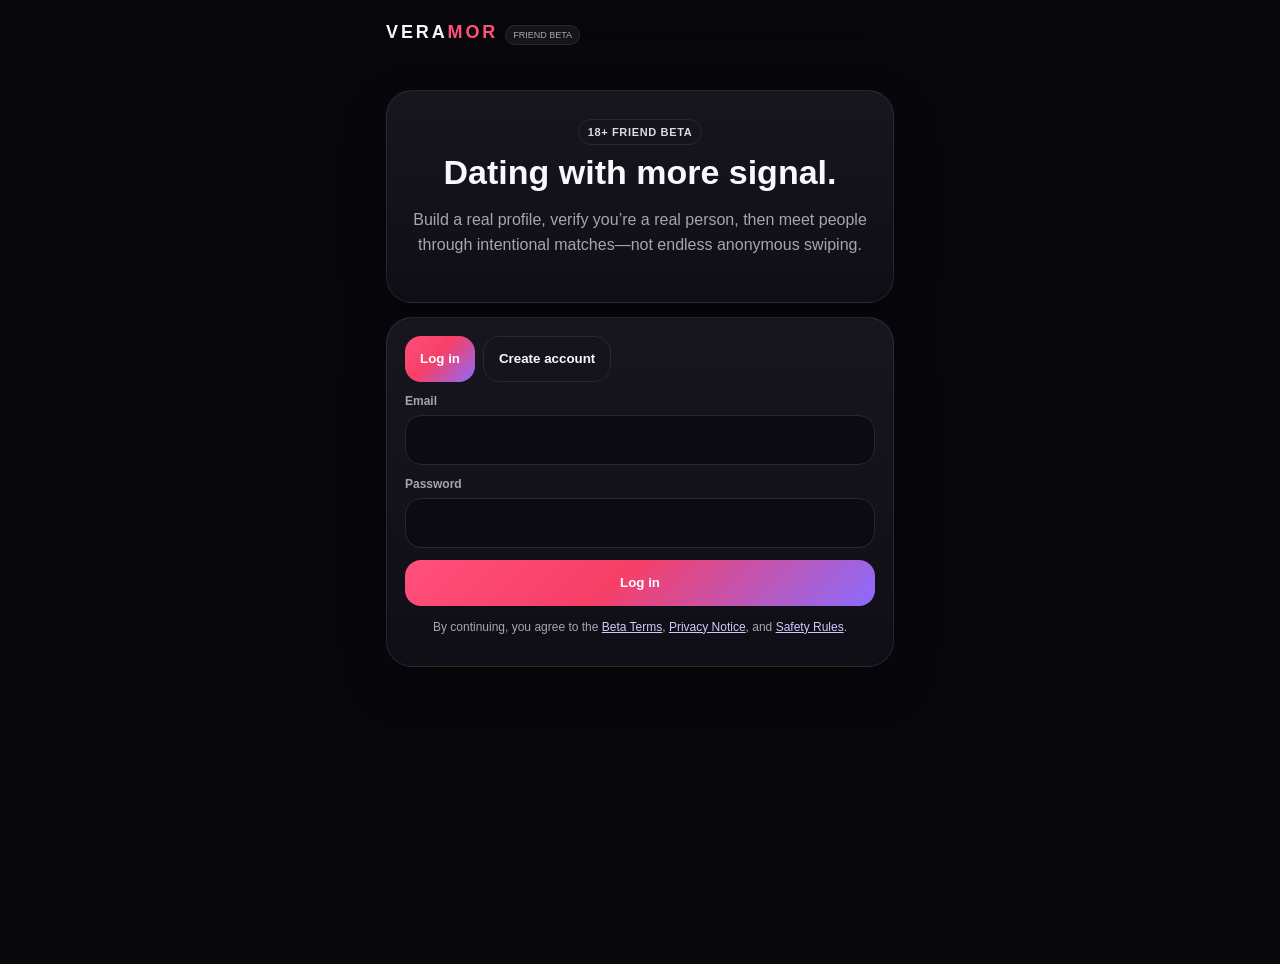
==== index.html @ cf33b630 "Ship launch hardening and stress-test fixes" ====
<!doctype html>
<html lang="en">
<head>
  <meta charset="utf-8">
  <meta name="viewport" content="width=device-width,initial-scale=1,viewport-fit=cover">
  <meta name="theme-color" content="#09080d">
  <meta name="application-name" content="VERAMOR">
  <meta name="apple-mobile-web-app-capable" content="yes">
  <meta name="apple-mobile-web-app-status-bar-style" content="black-translucent">
  <meta name="apple-mobile-web-app-title" content="VERAMOR">
  <meta name="robots" content="noindex,nofollow,noarchive">
  <link rel="manifest" href="manifest.webmanifest?v=20260925-launch10">
  <link rel="icon" href="veramor-icon.svg" type="image/svg+xml">
  <title>VERAMOR Friend Beta</title>
  <link rel="preconnect" href="https://rfcoworvfqcqallgpozn.supabase.co" crossorigin>
  <link rel="preconnect" href="https://esm.sh" crossorigin>
  <link rel="dns-prefetch" href="//res.cloudinary.com">
  <link rel="stylesheet" href="beta.css?v=20260924-nocrop1">
  <link rel="stylesheet" href="beta-growth.css?v=20260924-beta100">
  <link rel="stylesheet" href="beta-billing.css?v=20260925-launch10">
  <link rel="stylesheet" href="beta-native-app.css?v=20260924-release3">
  <link rel="stylesheet" href="beta-photo-manager.css?v=20260925-launch10">
  <link rel="stylesheet" href="university-mode.css">
  <link rel="stylesheet" href="beta-experience.css">
  <link rel="stylesheet" href="beta-prompts.css">
  <link rel="stylesheet" href="beta-live.css">
  <link rel="stylesheet" href="beta-date-mode.css">
  <link rel="stylesheet" href="beta-ui-polish.css">
  <link rel="stylesheet" href="full-profile-story.css?v=20260924-nocrop1">
  <link rel="stylesheet" href="beta-v2-polish.css?v=20260924-carousel7">
  <link rel="stylesheet" href="beta-gesture-actions.css?v=20260911-g1">
  <link rel="stylesheet" href="beta-interaction-sweep.css?v=20260924-sweep2">
</head>
<body>
<header class="topbar"><div class="inner"><div><span class="brand">VERA<i>MOR</i></span><span class="beta">FRIEND BETA</span></div><button id="topSignOut" class="btn hidden">Sign out</button></div></header>
<main class="shell">
  <section id="authScreen">
    <div class="panel hero">
      <span class="pill">18+ FRIEND BETA</span>
      <h1>Dating with more signal.</h1>
      <p>Build a real profile, verify you’re a real person, then meet people through intentional matches—not endless anonymous swiping.</p>
    </div>
    <div class="panel">
      <div class="actions" style="margin-bottom:12px"><button class="btn primary" id="showLogin">Log in</button><button class="btn" id="showSignup">Create account</button></div>
      <form id="authForm">
        <div class="field"><label>Email</label><input id="authEmail" type="email" autocomplete="email" required></div>
        <div class="field"><label>Password</label><input id="authPassword" type="password" minlength="8" autocomplete="current-password" required></div>
        <label id="ageRow" class="notice hidden"><input id="ageConfirm" type="checkbox"> I confirm I am at least 18 years old.</label>
        <button class="btn primary full" id="authSubmit">Log in</button>
      </form>
      <div id="authMsg"></div>
      <p class="legal">By continuing, you agree to the <a href="terms.html" target="_blank">Beta Terms</a>, <a href="privacy.html" target="_blank">Privacy Notice</a>, and <a href="safety.html" target="_blank">Safety Rules</a>.</p>
    </div>
  </section>

  <section id="onboardingScreen" class="hidden">
    <div class="section-title"><div><span class="pill warn">PROFILE SETUP</span><h2 style="margin-top:7px">Before you can swipe</h2></div><span id="setupPercent" class="muted"></span></div>
    <div class="progress"><span class="on"></span><span id="prog2"></span><span id="prog3"></span></div>
    <div class="panel">
      <h3>Your profile</h3>
      <div class="grid">
        <div class="field"><label>First name</label><input id="displayName" maxlength="50" required></div>
        <div class="field"><label>Date of birth (18–100)</label><input id="birthdate" type="date" required></div>
        <div class="field"><label>Gender</label><select id="gender"><option value="">Choose</option><option>Woman</option><option>Man</option><option>Nonbinary</option><option value="Self-described">Self-described</option></select></div>
        <div class="field"><label>City</label><input id="city" maxlength="80" placeholder="Chicago" required></div>
        <div class="field"><label>Occupation <span class="muted">(optional)</span></label><input id="occupation" maxlength="80"></div>
        <div class="field"><label>Looking for</label><select id="intent"><option value="">Choose</option><option>Long-term relationship</option><option>Relationship, open to short</option><option>Short-term, open to long</option><option>Figuring it out</option></select></div>
      </div>
      <div class="field"><label>Bio <span id="bioCount" class="muted">0/500</span></label><textarea id="bio" maxlength="500" placeholder="Give people something real to start a conversation with."></textarea></div>
      <div class="field"><label>Interests <span class="muted">(comma separated)</span></label><input id="interests" maxlength="200" placeholder="Photography, live music, cooking"></div>
      <div class="field"><label>I want to meet</label><select id="interestedIn"><option value="Everyone">Everyone</option><option value="Women">Women</option><option value="Men">Men</option></select></div>
      <h3>About your life</h3><p class="muted">Answer these before sending your profile for review. Your answers appear on your profile.</p>
      <div class="grid">
        <div class="field"><label>Height</label><select id="heightInches" required><option value="">Choose height</option></select></div>
        <div class="field"><label>Do you smoke cigarettes?</label><select id="smoking" required><option value="">Choose</option><option>Never</option><option>Sometimes</option><option>Often</option><option>Quitting</option><option>Prefer not to say</option></select></div>
        <div class="field"><label>Do you use weed?</label><select id="cannabisUse" required><option value="">Choose</option><option>Never</option><option>Sometimes</option><option>Often</option><option>Prefer not to say</option></select></div>
        <div class="field"><label>How often do you exercise?</label><select id="exercise"><option value="">Choose</option><option>Daily</option><option>Often</option><option>Sometimes</option><option>Rarely</option><option>Never</option><option>Prefer not to say</option></select></div>
        <div class="field"><label>Do you drink alcohol?</label><select id="drinking" required><option value="">Choose</option><option>Never</option><option>Socially</option><option>Often</option><option>Prefer not to say</option></select></div>
        <div class="field"><label>Do you have children?</label><select id="hasChildren" required><option value="">Choose</option><option>Yes</option><option>No</option><option>Prefer not to say</option></select></div>
        <div class="field"><label>Do you want children?</label><select id="wantsChildren" required><option value="">Choose</option><option>Yes</option><option>No</option><option>Open to it</option><option>Not sure</option><option>Prefer not to say</option></select></div>
      </div>
      <h3>More about you <span class="muted">(optional)</span></h3>
      <p class="muted">These details help people understand your lifestyle before matching.</p>
      <div class="grid">
        <div class="field"><label>Religion</label><input id="religion" maxlength="80" placeholder="Christian, Muslim, Spiritual…"></div>
        <div class="field"><label>Education</label><input id="education" maxlength="120" placeholder="School, degree, or education level"></div>
        <div class="field"><label>Pets</label><input id="pets" maxlength="80" placeholder="Dog, cat, none, love animals…"></div>
        <div class="field"><label>Languages <span class="muted">(comma separated)</span></label><input id="languages" maxlength="160" placeholder="English, Amharic, Spanish"></div>
      </div>
      <button id="saveProfile" class="btn primary full">Save profile details</button><div id="profileMsg"></div>
    </div>

    <div class="panel">
      <span class="pill">REQUIRED MEDIA</span>
      <h3>4 photos + one private face video</h3>
      <p class="muted">Your verification video is for identity/liveness review and is not shown on your dating profile. A separate public intro video is optional.</p>
      <div class="reqs"><div class="req"><b id="photoReq">0/4</b><small>Photos</small></div><div class="req"><b id="faceReq">Missing</b><small>Face video</small></div><div class="req"><b id="detailReq">Incomplete</b><small>Profile details</small></div></div>
      <div class="field"><label>Add profile photos (up to 6)</label><input id="photoInput" type="file" accept="image/jpeg,image/png,image/webp" multiple></div>
      <button id="uploadPhotos" class="btn full">Upload selected photos</button><div id="photoGrid" class="photo-grid"></div><div id="photoMsg"></div>
      <hr style="border:0;border-top:1px solid var(--line);margin:20px 0">
      <div class="field"><label>Face verification video</label><input id="faceVideoInput" type="file" accept="video/mp4,video/quicktime,video/webm,video/*" capture="user"></div>
      <div class="notice">Record a short, clear front-facing clip in good lighting. Keep your full face visible. This stays private to verification.</div>
      <button id="uploadFace" class="btn full">Upload face video</button><div id="facePreview" class="video-box"></div><div id="faceMsg"></div>
      <hr style="border:0;border-top:1px solid var(--line);margin:20px 0">
      <details><summary style="cursor:pointer;font-weight:800">Optional: add a public profile video</summary><div class="field"><label>Short intro video</label><input id="introVideoInput" type="file" accept="video/mp4,video/quicktime,video/webm,video/*"></div><button id="uploadIntro" class="btn full">Upload public intro</button><div id="introMsg"></div></details>
    </div>

    <div class="panel"><h3>Ready?</h3><div id="launchChecklist"></div><button id="submitVerification" class="btn primary full">Submit profile for verification</button><button id="returnToApp" class="btn full hidden">Back to my profile</button><div id="submitMsg"></div></div>
  </section>

  <section id="waitingScreen" class="hidden">
    <div class="panel hero"><span class="pill warn">VERIFICATION REVIEW</span><div style="font-size:56px;margin-top:14px">✓</div><h1>Profile submitted.</h1><p>Your profile stays hidden until it passes the beta verification check. You can keep editing it while you wait.</p><button id="refreshStatus" class="btn primary">Refresh status</button><button id="editProfile" class="btn">Edit profile</button><div id="waitMsg"></div></div>
  </section>

  <section id="appScreen" class="hidden">
    <section id="discoverView" class="appView">
      <div class="section-title"><div><span class="pill ok">VERIFIED</span><h2 style="margin-top:7px">Discover</h2></div><div class="actions"><button id="undoPass" class="btn" disabled>↶ Undo</button><button id="refreshDiscovery" class="btn">Refresh</button></div></div>
      <div class="actions" id="modeButtons"><button class="btn primary" data-mode="single">1-on-1</button><button class="btn" data-mode="duo">2 Man</button><button class="btn" data-mode="trio">Trio</button></div>
      <div id="deck"></div>
    </section>

    <section id="matchesView" class="appView hidden"><div class="section-title"><h2>Matches</h2><button id="refreshMatches" class="btn">Refresh</button></div><div id="matchesList"></div></section>

    <section id="profileView" class="appView hidden"><div class="section-title"><h2>My profile</h2><span id="myVerified" class="pill ok">VERIFIED</span></div><div id="myProfile"></div><button id="editLiveProfile" class="btn full">Edit profile</button></section>

    <section id="settingsView" class="appView hidden">
      <div class="section-title"><h2>Settings & safety</h2></div>
      <div class="panel"><label class="notice"><input id="discoveryToggle" type="checkbox" checked> Show me in discovery</label><p class="muted">Turning this off hides you from new discovery without deleting your matches.</p><button id="saveSettings" class="btn full">Save settings</button><div id="settingsMsg"></div></div>
      <div class="panel"><h3>Discovery locations</h3><p class="muted"><strong>International Browse</strong> is free for every tier and only changes who you can browse. <strong>Travel Mode</strong> changes the location your account browses from and requires an active paid plan.</p></div>
      <div class="panel"><h3>Safety</h3><p class="muted">Block and report are available from profiles and conversations. Blocking immediately removes the connection from both sides.</p><p><a href="safety.html" target="_blank" style="color:#d5c8ff">Read beta safety rules</a></p></div>
      <div class="panel danger-zone"><h3>Delete account</h3><p class="muted">Permanently removes your account and private VERAMOR media. This cannot be undone.</p><button id="deleteAccount" class="btn danger full">Delete my account</button><div id="deleteMsg"></div></div>
    </section>
  </section>
</main>

<nav id="bottomNav" class="nav hidden"><div class="inner"><button class="on" data-view="discoverView">Discover</button><button data-view="matchesView">Matches</button><button data-view="profileView">Profile</button><button data-view="settingsView">Settings</button></div></nav>

<div id="profileModal" class="modal hidden"><div class="sheet"><div class="sheet-head"><strong>Full profile</strong><button class="x" type="button" data-close="profileModal" aria-label="Close full profile">×</button></div><div id="profileModalBody"></div></div></div>
<div id="matchModal" class="modal hidden"><div class="sheet"><div class="sheet-head"><strong id="matchModalTitle">Match</strong><button class="x" type="button" data-close="matchModal" aria-label="Close match">×</button></div><div id="matchModalBody"></div></div></div>
<div id="safetyModal" class="modal hidden"><div class="sheet"><div class="sheet-head"><strong>Safety</strong><button class="x" type="button" data-close="safetyModal" aria-label="Close safety">×</button></div><div id="safetyModalBody"></div></div></div>

<script type="module" src="beta.js?v=20260925-launch10"></script>
<script type="module" src="beta-discovery-filters.js?v=20260924-loginfix1"></script>
<script type="module" src="beta-likes-you.js?v=20260924-authstorm2"></script>
<script type="module" src="beta-push.js?v=20260924-authstorm2"></script>
<script type="module" src="beta-billing.js?v=20260925-launch10"></script>
<script type="module" src="beta-native-app.js?v=20260924-livehost8"></script>
<script type="module" src="beta-photo-manager.js?v=20260925-launch10"></script>
<script type="module" src="beta-telemetry.js?v=20260924-authstorm2"></script>
<script type="module" src="beta-hardening.js?v=20260925-launch10"></script>
<script type="module" src="beta-location.js?v=20260924-authstorm2"></script>
<script type="module" src="beta-passport.js?v=20260924-authstorm2"></script>
<script type="module" src="university-mode.js?v=20260924-authstorm2"></script>
<script type="module" src="beta-notifications.js?v=20260924-loginfix1"></script>
<script type="module" src="beta-invites.js?v=20260924-authstorm2"></script>
<script type="module" src="beta-chemistry-context.js?v=20260924-authstorm2"></script>
<script type="module" src="beta-instagram.js?v=20260924-authstorm2"></script>
<script type="module" src="beta-prompts.js?v=20260924-authstorm2"></script>
<script type="module" src="beta-live.js?v=20260924-authstorm2"></script>
<script type="module" src="beta-date-mode.js?v=20260924-authstorm2"></script>
<script type="module" src="beta-photo-quality.js"></script>
<script type="module" src="beta-ui-polish.js?v=20260924-authstorm2"></script>
<script type="module" src="beta-streaming-privacy.js?v=20260910-privacy1"></script>
<script type="module" src="beta-v2-polish.js?v=20260924-profiledetails4"></script>
<script src="beta-gesture-actions.js?v=20260924-carousel7"></script>
<script type="module" src="beta-qa.js?v=20260924-authstorm2"></script>
<script src="modal-close-fix.js?v=20260911-close3"></script>
<script src="beta-interaction-sweep.js?v=20260924-release3"></script>
<!-- VERAMOR profile editor deploy retry 2026-09-24 -->
</body>
</html>
---- beta.css ----
:root{--bg:#09080d;--panel:#111018;--panel2:#17151f;--text:#f8f7fb;--muted:#a8a5b2;--line:#2a2734;--rose:#ff4f7b;--violet:#8a6cff;--ok:#45d19a;--warn:#ffca5c;--danger:#ff6b6b;--shadow:0 20px 60px rgba(0,0,0,.34)}*{box-sizing:border-box}html{background:var(--bg);color-scheme:dark}body{margin:0;background:radial-gradient(circle at 50% -20%,#2b1730 0,#0d0a12 40%,var(--bg) 72%);color:var(--text);font-family:Inter,ui-sans-serif,-apple-system,BlinkMacSystemFont,"Segoe UI",sans-serif;min-height:100vh}.hidden{display:none!important}.shell{max-width:720px;margin:0 auto;padding:18px 16px 110px}.topbar{position:sticky;top:0;z-index:20;background:rgba(9,8,13,.86);backdrop-filter:blur(18px);border-bottom:1px solid rgba(255,255,255,.06)}.topbar .inner{max-width:720px;margin:auto;padding:13px 16px;display:flex;align-items:center;justify-content:space-between}.brand{font-weight:900;letter-spacing:.12em}.brand i{font-style:normal;color:var(--rose)}.beta{font-size:10px;padding:4px 7px;border:1px solid var(--line);border-radius:999px;color:var(--muted);margin-left:7px}.card,.panel{background:linear-gradient(180deg,rgba(25,22,32,.96),rgba(16,14,22,.96));border:1px solid var(--line);border-radius:22px;box-shadow:var(--shadow)}.panel{padding:18px;margin:14px 0}.hero{padding:28px 22px;text-align:center}.hero h1{font-size:34px;margin:8px 0}.hero p{color:var(--muted);line-height:1.55}.pill{display:inline-flex;gap:6px;align-items:center;border:1px solid var(--line);border-radius:999px;padding:6px 9px;font-size:11px;font-weight:800;letter-spacing:.06em;color:#ddd9e7;background:#15131c}.pill.ok{border-color:rgba(69,209,154,.4);color:#9ff0ca}.pill.warn{border-color:rgba(255,202,92,.42);color:#ffe1a1}.grid{display:grid;grid-template-columns:1fr 1fr;gap:10px}.field{margin:12px 0}.field label{display:block;font-size:12px;color:var(--muted);margin-bottom:7px;font-weight:700}.input,.field input,.field select,.field textarea{width:100%;border:1px solid var(--line);border-radius:14px;background:#0d0b12;color:var(--text);padding:13px 14px;font:inherit;outline:none}.field textarea{min-height:105px;resize:vertical}.field input:focus,.field select:focus,.field textarea:focus{border-color:#675878;box-shadow:0 0 0 3px rgba(138,108,255,.09)}.btn{border:1px solid var(--line);border-radius:14px;padding:12px 15px;background:#15131c;color:var(--text);font-weight:800;cursor:pointer}.btn:hover{transform:translateY(-1px)}.btn:disabled{opacity:.45;cursor:not-allowed;transform:none}.btn.primary{border:0;background:linear-gradient(135deg,var(--rose),#f73f67 45%,var(--violet));color:white}.btn.ok{border-color:rgba(69,209,154,.35);color:#a9efd1}.btn.danger{border-color:rgba(255,107,107,.35);color:#ffaaaa}.btn.full{width:100%}.actions{display:flex;gap:8px;flex-wrap:wrap}.notice{padding:11px 13px;border-radius:13px;border:1px solid var(--line);background:#121019;color:var(--muted);font-size:13px;line-height:1.45;margin:10px 0}.notice.ok{border-color:rgba(69,209,154,.3);color:#a9efd1}.notice.warn{border-color:rgba(255,202,92,.3);color:#ffe2a8}.notice.bad{border-color:rgba(255,107,107,.3);color:#ffb3b3}.progress{display:flex;gap:8px;margin:14px 0}.progress span{height:5px;border-radius:99px;background:#282431;flex:1}.progress span.on{background:linear-gradient(90deg,var(--rose),var(--violet))}.reqs{display:grid;grid-template-columns:repeat(3,1fr);gap:8px}.req{padding:12px;border-radius:14px;border:1px solid var(--line);text-align:center;background:#0d0b12}.req b{display:block;font-size:18px}.req small{color:var(--muted)}.photo-grid{display:grid;grid-template-columns:repeat(4,1fr);gap:8px;margin:12px 0}.photo{position:relative;aspect-ratio:1/1;border-radius:14px;overflow:hidden;background:#0d0b12;border:1px solid var(--line)}.photo img{width:100%;height:100%;object-fit:cover}.photo button{position:absolute;top:5px;right:5px;border:0;border-radius:999px;width:28px;height:28px;background:rgba(0,0,0,.72);color:#fff;cursor:pointer}.video-box video{width:100%;max-height:360px;border-radius:16px;background:black}.nav{position:fixed;z-index:30;bottom:0;left:0;right:0;background:rgba(11,9,15,.94);backdrop-filter:blur(18px);border-top:1px solid var(--line)}.nav .inner{max-width:720px;margin:auto;display:grid;grid-template-columns:repeat(4,1fr);padding:8px 8px calc(8px + env(safe-area-inset-bottom))}.nav button{border:0;background:none;color:var(--muted);font-weight:800;padding:10px 4px}.nav button.on{color:white}.section-title{display:flex;justify-content:space-between;align-items:center;gap:10px;margin:12px 0}.section-title h2{margin:0}.profile-card{overflow:hidden}.profile-media{height:520px;background:#111;position:relative}.profile-media img,.profile-media video{width:100%;height:100%;object-fit:cover}.profile-badge{position:absolute;left:13px;top:13px}.profile-overlay{position:absolute;left:0;right:0;bottom:0;padding:90px 18px 18px;background:linear-gradient(transparent,rgba(0,0,0,.93))}.profile-overlay h2{font-size:30px;margin:0 0 4px}.muted{color:var(--muted)}.tags{display:flex;gap:6px;flex-wrap:wrap;margin:10px 0}.tag{border:1px solid rgba(255,255,255,.15);border-radius:999px;padding:6px 9px;font-size:12px;background:rgba(0,0,0,.2)}.swipe-actions{display:grid;grid-template-columns:1fr 1.2fr 1fr;gap:9px;padding:13px}.swipe-actions .btn{font-size:20px}.details{padding:18px}.prompt{border:1px solid var(--line);border-radius:16px;padding:14px;margin:10px 0;background:#121019}.prompt small{display:block;color:var(--muted);margin-bottom:5px}.group{display:grid;gap:10px}.group.two{grid-template-columns:1fr 1fr}.group.three{grid-template-columns:repeat(3,1fr)}.mini{border:1px solid var(--line);border-radius:18px;overflow:hidden;background:#111018;color:white;padding:0;cursor:pointer}.mini img{width:100%;aspect-ratio:3/4;object-fit:cover}.mini div{padding:10px;font-weight:800}.empty{text-align:center;padding:45px 20px}.heart{font-size:58px;display:inline-block;animation:pulse 1.6s infinite}@keyframes pulse{50%{transform:scale(1.14)}}.match-row{display:flex;gap:12px;align-items:center;padding:12px;border:1px solid var(--line);border-radius:16px;margin:9px 0;background:#121019}.match-row img{width:58px;height:58px;border-radius:50%;object-fit:cover}.match-row .grow{flex:1}.chat{height:48vh;overflow:auto;display:flex;flex-direction:column;gap:8px;padding:10px 0}.msg{max-width:78%;padding:10px 12px;border-radius:15px;background:#211d29;align-self:flex-start}.msg.me{align-self:flex-end;background:linear-gradient(135deg,#7d3e62,#674cb8)}.compose{display:flex;gap:8px}.compose input{flex:1}.modal{position:fixed;inset:0;background:rgba(0,0,0,.72);z-index:50;display:flex;align-items:flex-end;justify-content:center;padding:12px}.sheet{width:min(720px,100%);max-height:92vh;overflow:auto;background:#121019;border:1px solid var(--line);border-radius:24px;padding:18px;box-shadow:var(--shadow)}.sheet-head{display:flex;justify-content:space-between;align-items:center}.x{border:0;background:none;color:white;font-size:28px;cursor:pointer}.legal{font-size:12px;color:var(--muted);line-height:1.5;text-align:center}.legal a{color:#d5c8ff}.danger-zone{border-color:rgba(255,107,107,.25)}@media(max-width:560px){.grid{grid-template-columns:1fr}.reqs{grid-template-columns:1fr}.profile-media{height:66vh;min-height:470px}.group.three{grid-template-columns:repeat(3,1fr)}.photo-grid{grid-template-columns:repeat(2,1fr)}.shell{padding-left:12px;padding-right:12px}.hero h1{font-size:30px}}

.age-badge{position:absolute;right:13px;top:13px;z-index:2;background:#ff4f7b;color:#fff;padding:9px 13px;border-radius:999px;font-weight:900;letter-spacing:.06em;box-shadow:0 5px 18px #0008}.lifestyle-facts{display:grid;grid-template-columns:repeat(2,minmax(0,1fr));gap:8px;margin:16px 0}.lifestyle-facts>div{background:#211d29;border:1px solid #39313f;border-radius:12px;padding:10px}.lifestyle-facts small{display:block;color:var(--muted);margin-bottom:4px}.lifestyle-facts strong{font-size:14px}
.ig-picker{display:grid;grid-template-columns:repeat(3,minmax(0,1fr));gap:8px;margin-top:14px}.ig-picker label{border:1px solid var(--line);border-radius:12px;overflow:hidden;cursor:pointer}.ig-picker img{width:100%;aspect-ratio:1;object-fit:cover}.ig-picker span{display:block;padding:6px;font-size:12px}.ig-picker input{accent-color:var(--rose)}


/* Preserve the user's uploaded framing. Demo cards can stay edge-to-edge. */
.profile-media.real-user-media{
  background:#0b0910;
}
.profile-media.real-user-media img{
  object-fit:contain;
  object-position:center center;
  background:#0b0910;
}
.profile-media.demo-user-media img{
  object-fit:cover;
  object-position:center center;
}
#profileModalBody.real-user-profile .photo-grid .photo{
  aspect-ratio:auto;
  background:#0b0910;
}
#profileModalBody.real-user-profile .photo-grid .photo img{
  width:100%;
  height:auto;
  max-height:78vh;
  aspect-ratio:auto;
  object-fit:contain;
  object-position:center center;
  background:#0b0910;
}
---- beta-growth.css ----
.vera-filter-panel{margin-bottom:12px}.vera-free-filter-head,.vera-premium-filter-head{display:flex;justify-content:space-between;align-items:center;gap:10px;margin:16px 0 8px}.vera-premium-filter-head small{display:block;color:var(--muted);margin-top:3px}.pill.premium{border-color:rgba(255,202,92,.45);color:#ffe1a1}.vera-likes-grid{display:grid;grid-template-columns:repeat(2,minmax(0,1fr));gap:10px;margin-top:12px}.vera-like-card{overflow:hidden;border:1px solid var(--line);border-radius:16px;background:#121019}.vera-like-card>div:last-child{padding:10px}.vera-like-card strong,.vera-like-card small{display:block}.vera-like-card small{color:var(--muted);margin:3px 0 9px}.vera-like-media{aspect-ratio:4/5;background:#0d0b12}.vera-like-media img{width:100%;height:100%;object-fit:cover}.vera-like-placeholder{height:100%;display:grid;place-items:center;font-size:44px}.msg{position:relative}.msg-report{border:0;background:transparent;color:inherit;opacity:.62;font-size:10px;padding:4px 0 0;display:block;cursor:pointer}.msg-report:hover{opacity:1}.report-context{border:1px solid var(--line);background:#0d0b12;border-radius:12px;padding:10px;margin:10px 0;font-size:12px}.report-context small{display:block;color:var(--muted);margin-bottom:4px}@media(max-width:560px){.vera-likes-grid{grid-template-columns:1fr 1fr}}
---- beta-billing.css ----
.vera-billing-panel{margin-top:12px}.vera-billing-grid{display:grid;grid-template-columns:repeat(3,minmax(0,1fr));gap:10px;margin-top:12px}.vera-rewind-grid{grid-template-columns:repeat(2,minmax(0,1fr))}.vera-billing-card{border:1px solid var(--line);border-radius:16px;padding:14px;background:#111019}.vera-billing-card h4{margin:10px 0 6px}.vera-price{display:block;font-size:22px;margin-bottom:12px}@media(max-width:700px){.vera-billing-grid,.vera-rewind-grid{grid-template-columns:1fr}}
.vera-read-receipt-status{display:flex;align-items:center;justify-content:space-between;gap:10px;margin:10px 0 12px;padding:10px 12px;border-radius:14px;border:1px solid var(--line);font-size:11px}
.vera-read-receipt-status.unlocked{border-color:rgba(99,219,162,.28);background:rgba(99,219,162,.07)}
.vera-read-receipt-status.locked{background:rgba(255,255,255,.025)}
.vera-read-receipt-status .btn{padding:7px 9px;font-size:10px}
.vera-seen-receipt{font-size:10px;opacity:.72;margin-top:4px}
.vera-plan-feature{margin:-3px 0 12px;font-size:11px;color:#d8cfff;font-weight:800}
@media(max-width:480px){.vera-read-receipt-status{align-items:flex-start;flex-direction:column}.vera-read-receipt-status .btn{width:100%}}
---- beta-native-app.css ----
:root{
  --app-max:540px;
  --app-bar-h:64px;
  --app-nav-h:78px;
  --glass:rgba(14,12,20,.82);
}
html,body{min-height:100%;overscroll-behavior-y:none}
body{min-height:100dvh;-webkit-tap-highlight-color:transparent}
body.vera-native{background:#08070b}
body.vera-native .shell{max-width:var(--app-max);min-height:100dvh;padding:12px 14px calc(var(--app-nav-h) + env(safe-area-inset-bottom) + 18px)}
body.vera-native .topbar{height:calc(var(--app-bar-h) + env(safe-area-inset-top));padding-top:env(safe-area-inset-top);background:linear-gradient(180deg,rgba(8,7,11,.98),rgba(8,7,11,.76));border-bottom:0}
body.vera-native .topbar .inner{max-width:var(--app-max);height:var(--app-bar-h);padding:8px 16px}
body.vera-native .brand{font-size:18px;letter-spacing:.16em}
body.vera-native .beta{font-size:9px;background:rgba(255,255,255,.055)}
body.vera-native .panel,
body.vera-native .card{border-radius:26px;border-color:rgba(255,255,255,.09);box-shadow:0 18px 48px rgba(0,0,0,.28)}
body.vera-native .btn{min-height:46px;border-radius:16px;transition:transform .14s ease,opacity .14s ease,background .14s ease}
body.vera-native .btn:active{transform:scale(.97)}
body.vera-native .input,
body.vera-native .field input,
body.vera-native .field select,
body.vera-native .field textarea{min-height:50px;border-radius:16px;font-size:16px}
body.vera-native .section-title{margin:6px 2px 12px}
body.vera-native #discoverView>.section-title{
  position:sticky;top:calc(var(--app-bar-h) + env(safe-area-inset-top) - 1px);z-index:16;
  margin:0 -14px 8px;padding:10px 16px 8px;
  background:linear-gradient(180deg,rgba(8,7,11,.97),rgba(8,7,11,.78) 76%,transparent);
  backdrop-filter:blur(18px)
}
body.vera-native #discoverView>.section-title h2{font-size:24px;letter-spacing:-.03em}
body.vera-native #modeButtons{
  display:flex;gap:7px;padding:4px;margin:0 0 10px;
  border:1px solid rgba(255,255,255,.08);border-radius:18px;background:rgba(255,255,255,.035)
}
body.vera-native #modeButtons .btn{flex:1;min-height:38px;padding:8px 10px;border:0;background:transparent;border-radius:14px;font-size:12px}
body.vera-native #modeButtons .btn.primary{background:rgba(255,255,255,.11);box-shadow:inset 0 0 0 1px rgba(255,255,255,.08)}
body.vera-native .profile-card{border-radius:30px;overflow:hidden;background:#0d0b11}
body.vera-native .profile-media{height:min(68dvh,650px);min-height:500px}
body.vera-native .profile-overlay{padding:120px 18px 18px;background:linear-gradient(transparent 20%,rgba(0,0,0,.16) 45%,rgba(0,0,0,.94))}
body.vera-native .profile-overlay h2{font-size:32px;letter-spacing:-.035em}
body.vera-native .profile-badge{top:14px;left:14px;max-width:68%;white-space:normal;line-height:1.15}
body.vera-native .age-badge{top:14px;right:14px}
body.vera-native .details{padding:14px 16px 8px}
body.vera-native .swipe-actions{grid-template-columns:64px 1fr 64px;gap:12px;padding:12px 16px 18px}
body.vera-native .swipe-actions .btn{height:58px;border-radius:50%;padding:0;display:grid;place-items:center;font-size:24px}
body.vera-native .swipe-actions .btn.primary{border-radius:20px;font-size:26px}
body.vera-native .nav{
  left:50%;right:auto;bottom:max(8px,env(safe-area-inset-bottom));transform:translateX(-50%);
  width:min(calc(100% - 20px),520px);border:1px solid rgba(255,255,255,.1);border-radius:25px;
  background:rgba(18,15,24,.9);box-shadow:0 18px 50px rgba(0,0,0,.42);overflow:hidden
}
body.vera-native .nav .inner{max-width:none;padding:7px;gap:3px}
body.vera-native .nav button{min-height:58px;border-radius:18px;padding:6px 3px;display:flex;flex-direction:column;align-items:center;justify-content:center;gap:3px;font-size:10px;font-weight:800}
body.vera-native .nav button.on{background:rgba(255,255,255,.08);color:#fff}
body.vera-native .nav .vera-nav-icon{font-size:20px;line-height:1}
body.vera-native .modal{padding:0;align-items:flex-end;background:rgba(0,0,0,.62);backdrop-filter:blur(7px)}
body.vera-native .sheet{
  width:min(100%,var(--app-max));max-height:94dvh;border-radius:30px 30px 0 0;border-bottom:0;
  padding:12px 18px calc(18px + env(safe-area-inset-bottom));animation:veraSheetIn .24s cubic-bezier(.2,.8,.2,1)
}
body.vera-native .sheet:before{content:"";display:block;width:42px;height:5px;border-radius:99px;background:rgba(255,255,255,.25);margin:0 auto 12px}
@keyframes veraSheetIn{from{transform:translateY(22px);opacity:.45}to{transform:none;opacity:1}}
body.vera-native .match-row{border-radius:20px;padding:11px;background:rgba(255,255,255,.035)}
body.vera-native .match-row img{width:62px;height:62px}
body.vera-native .chat{height:min(56dvh,560px)}
body.vera-native .compose{position:sticky;bottom:0;padding:8px 0 calc(4px + env(safe-area-inset-bottom));background:linear-gradient(transparent,#121019 28%)}
body.vera-native #settingsView>.panel,
body.vera-native #profileView>.panel{margin:10px 0}
.vera-install-card{overflow:hidden;position:relative}
.vera-install-card:after{content:"";position:absolute;width:140px;height:140px;border-radius:50%;right:-55px;top:-70px;background:radial-gradient(circle,rgba(255,79,123,.23),transparent 70%);pointer-events:none}
.vera-install-icon{width:54px;height:54px;border-radius:16px;box-shadow:0 8px 26px #0007}
.vera-native-toast{position:fixed;z-index:220;left:50%;bottom:calc(var(--app-nav-h) + env(safe-area-inset-bottom) + 20px);transform:translate(-50%,16px);opacity:0;pointer-events:none;background:#f7f4fb;color:#17131b;border-radius:999px;padding:11px 16px;font-size:13px;font-weight:800;box-shadow:0 14px 40px #0008;transition:.22s ease}
.vera-native-toast.show{opacity:1;transform:translate(-50%,0)}
@media(min-width:761px){
  body.vera-native .shell{padding-left:16px;padding-right:16px}
  body.vera-native .nav{bottom:14px}
}
@media(max-width:560px){
  body.vera-native .shell{padding-left:10px;padding-right:10px}
  body.vera-native #discoverView>.section-title{margin-left:-10px;margin-right:-10px}
  body.vera-native .profile-media{height:calc(100dvh - 250px);min-height:470px}
  body.vera-native .panel{padding:16px}
  body.vera-native #authScreen .hero{padding:28px 18px}
  body.vera-native #authScreen .hero h1{font-size:36px;line-height:1.02}
}
@media(display-mode:standalone){
  body.vera-native .topbar{padding-top:max(env(safe-area-inset-top),4px)}
  body.vera-native .nav{bottom:max(5px,env(safe-area-inset-bottom))}
}


/* Release hardening: keep self-profile photos visible without aggressive cropping. */
body.vera-native #myProfile .photo,
body.vera-native .vera-self-preview-card .profile-media,
body.vera-native .vera-preview-gallery .photo{background:#09080d}
body.vera-native #myProfile .photo img,
body.vera-native .vera-self-preview-card .profile-media img,
body.vera-native .vera-preview-gallery .photo img{object-fit:contain;object-position:center}
body.vera-native img.vera-image-error{opacity:.22;min-height:120px;background:linear-gradient(135deg,rgba(255,255,255,.05),rgba(255,255,255,.015))}
body.vera-native button,
body.vera-native a.btn{touch-action:manipulation}
body.vera-native input,
body.vera-native select,
body.vera-native textarea{max-width:100%}
@media(max-width:420px){
  body.vera-native .shell{padding-left:8px;padding-right:8px}
  body.vera-native .profile-media{height:calc(100dvh - 230px);min-height:410px}
  body.vera-native .profile-overlay h2{font-size:28px}
  body.vera-native .swipe-actions{grid-template-columns:56px 1fr 56px;gap:8px;padding-left:10px;padding-right:10px}
  body.vera-native .swipe-actions .btn{height:54px}
  body.vera-native .nav{width:calc(100% - 12px)}
}
@media(max-width:360px){
  body.vera-native .profile-media{min-height:360px}
  body.vera-native #authScreen .hero h1{font-size:31px}
  body.vera-native .panel{padding:14px}
}
---- beta-photo-manager.css ----
.vera-photo-manager{margin-top:12px}.vera-preview-profile-btn{margin:4px 0 12px}.vera-photo-manager-grid{display:grid;grid-template-columns:repeat(2,minmax(0,1fr));gap:12px;margin-top:14px}.vera-photo-slot{border:1px solid var(--line);border-radius:20px;overflow:hidden;background:rgba(255,255,255,.025)}.vera-photo-slot.is-main{border-color:rgba(69,209,154,.45);box-shadow:0 0 0 1px rgba(69,209,154,.12)}.vera-photo-slot-image{position:relative;aspect-ratio:4/5;background:#0b0910;display:flex;align-items:center;justify-content:center}.vera-photo-slot-image img{width:100%;height:100%;object-fit:contain;object-position:center;background:#0b0910}.vera-photo-number,.vera-photo-main{position:absolute;top:9px;padding:5px 8px;border-radius:999px;font-size:10px;font-weight:900;letter-spacing:.08em;background:rgba(10,8,13,.82);backdrop-filter:blur(9px)}.vera-photo-number{left:9px}.vera-photo-main{right:9px;background:rgba(84,220,145,.92);color:#08120d}.vera-order-controls,.vera-photo-actions{display:grid;grid-template-columns:1fr 1fr;gap:7px;padding:8px 9px 0}.vera-photo-actions{padding-bottom:9px}.vera-order-controls .btn,.vera-photo-actions .btn{min-height:40px;padding:7px 8px;font-size:11px}.vera-photo-add{margin-top:12px}.vera-my-profile-grid .photo{position:relative}.vera-photo-order-badge{position:absolute;left:7px;top:7px;background:rgba(8,7,11,.8);border-radius:999px;padding:4px 7px;font-size:10px;font-weight:900}.vera-self-preview-card{margin-top:12px}.vera-preview-actions .btn:disabled{opacity:.7}@media(max-width:460px){.vera-photo-manager-grid{grid-template-columns:1fr;gap:10px}.vera-photo-slot-image{aspect-ratio:4/5}.vera-order-controls,.vera-photo-actions{grid-template-columns:1fr 1fr}}
.vera-self-preview-host{margin:14px 0 18px;scroll-margin-top:88px}
.vera-self-preview-host:empty{display:none}
.vera-self-preview-host.on{display:block}
.vera-self-preview-head{padding:0 2px}
.vera-self-preview-card{margin:0 0 12px}
.vera-preview-gallery{margin-top:12px}

.vera-photo-slot-image{touch-action:pan-y;cursor:grab}
.vera-photo-slot.dragging{opacity:.64;transform:scale(.985)}
.vera-photo-slot.drag-over{outline:2px solid rgba(255,116,150,.72);outline-offset:2px}
.vera-photo-slot{transition:transform .15s ease,opacity .15s ease,outline-color .15s ease}
---- university-mode.css ----
/* VERAMOR University Mode */
.campus-panel{position:relative;overflow:hidden;border:1px solid rgba(170,143,255,.26);background:linear-gradient(145deg,rgba(129,91,255,.13),rgba(255,255,255,.035))}
.campus-panel:after{content:'🎓';position:absolute;right:-10px;top:-20px;font-size:92px;opacity:.07;transform:rotate(10deg);pointer-events:none}
.campus-head{display:flex;align-items:flex-start;justify-content:space-between;gap:14px}
.campus-head h3{margin:7px 0 0}
.campus-status{display:flex;align-items:center;gap:8px;flex-wrap:wrap;margin-top:12px}
.campus-dot{width:9px;height:9px;border-radius:50%;background:#777;box-shadow:0 0 0 4px rgba(255,255,255,.04)}
.campus-dot.on{background:#75e3a6;box-shadow:0 0 0 4px rgba(117,227,166,.12)}
.campus-controls{display:grid;grid-template-columns:minmax(0,1fr) auto;gap:8px;align-items:end;margin-top:14px}
.campus-controls .field{margin:0}
.campus-controls select{min-height:44px}
.campus-profile-badge,.campus-profile-line{display:inline-flex;align-items:center;gap:6px;border-radius:999px;background:rgba(10,9,15,.78);border:1px solid rgba(185,161,255,.28);padding:7px 10px;font-size:12px;font-weight:800;backdrop-filter:blur(10px)}
.campus-profile-badge{margin-top:9px}
.campus-profile-line{margin:0 0 12px;color:#e8ddff}
.campus-requires{font-size:12px;opacity:.72;margin-top:8px}
.campus-settings-grid{display:grid;grid-template-columns:1fr 1fr;gap:10px;margin-top:12px}
.campus-mini{padding:12px;border-radius:15px;background:rgba(255,255,255,.04);border:1px solid rgba(255,255,255,.07)}
.campus-mini small{display:block;opacity:.58;margin-bottom:4px}.campus-mini b{font-size:14px}
@media(max-width:600px){.campus-controls,.campus-settings-grid{grid-template-columns:1fr}.campus-head{align-items:center}}
---- beta-experience.css ----
.vera-bell{position:relative;width:44px;height:44px;border-radius:50%;border:1px solid rgba(255,255,255,.11);background:radial-gradient(circle at 30% 25%,rgba(255,79,123,.25),rgba(138,108,255,.12) 55%,rgba(18,16,25,.95));color:#fff;display:grid;place-items:center;cursor:pointer;margin-left:auto;margin-right:8px;box-shadow:0 8px 24px rgba(0,0,0,.24);transition:.2s ease}.vera-bell:hover{transform:translateY(-1px) scale(1.02)}.vera-bell.has-signal{box-shadow:0 0 0 1px rgba(255,79,123,.25),0 0 28px rgba(255,79,123,.2)}.vera-bell-icon{font-size:23px;line-height:1}.vera-bell.has-signal .vera-bell-icon{animation:veraBellPulse 1.8s infinite}@keyframes veraBellPulse{50%{transform:scale(1.16);text-shadow:0 0 18px rgba(255,79,123,.8)}}.vera-badge{position:absolute;right:-3px;top:-3px;min-width:19px;height:19px;padding:0 5px;border-radius:99px;background:linear-gradient(135deg,#ff4f7b,#8a6cff);color:#fff;font-size:10px;font-weight:900;display:grid;place-items:center;border:2px solid #09080d}.vera-notify-sheet{background:radial-gradient(circle at 90% 0,rgba(138,108,255,.2),transparent 30%),linear-gradient(180deg,#15121d,#0f0d14);padding-bottom:24px}.vera-notify-title{font-size:28px;margin:7px 0 0}.vera-notify-actions{display:flex;gap:8px;margin:14px 0}.vera-feed{display:flex;flex-direction:column;gap:9px}.vera-notification{width:100%;display:grid;grid-template-columns:48px 1fr 10px;gap:11px;align-items:center;text-align:left;border:1px solid rgba(255,255,255,.08);border-radius:18px;background:linear-gradient(145deg,rgba(30,26,39,.95),rgba(17,15,23,.96));padding:13px;color:#fff;cursor:pointer;transition:.18s ease}.vera-notification:hover{transform:translateY(-1px);border-color:rgba(255,255,255,.15)}.vera-notification.unread{background:radial-gradient(circle at 0 50%,rgba(255,79,123,.14),transparent 38%),linear-gradient(145deg,rgba(35,28,44,.98),rgba(18,15,25,.98));border-color:rgba(255,79,123,.22)}.vera-notify-emoji{width:46px;height:46px;border-radius:15px;display:grid;place-items:center;font-size:23px;background:linear-gradient(145deg,rgba(255,79,123,.13),rgba(138,108,255,.18));border:1px solid rgba(255,255,255,.08)}.vera-notify-copy{min-width:0;display:flex;flex-direction:column;gap:3px}.vera-notify-copy strong{font-size:14px;line-height:1.3}.vera-notify-copy small{color:#aba7b5;line-height:1.35;font-size:12px}.vera-notify-meta{font-size:9px;letter-spacing:.1em;font-weight:900;color:#c9bddf}.vera-unread-dot{width:7px;height:7px;border-radius:50%;background:#ff4f7b;box-shadow:0 0 13px rgba(255,79,123,.8)}.vera-gift-cta{display:inline-flex;margin-top:5px;font-size:11px;font-weight:900;color:#ffd2df}.vera-feed-empty{min-height:250px;display:flex;flex-direction:column;align-items:center;justify-content:center;text-align:center;color:#aaa5b4;gap:7px}.vera-empty-heart{font-size:58px;background:linear-gradient(135deg,#ff4f7b,#8a6cff);-webkit-background-clip:text;background-clip:text;color:transparent}.vera-notify-settings{background:radial-gradient(circle at 100% 0,rgba(138,108,255,.12),transparent 35%),linear-gradient(180deg,rgba(25,22,32,.96),rgba(16,14,22,.96))}.vera-spark{font-size:30px;color:#d6c8ff}.vera-toggle-grid{display:grid;gap:8px;margin-top:10px}.vera-toggle{display:flex;align-items:center;justify-content:space-between;gap:12px;border:1px solid #2a2734;border-radius:16px;padding:12px 13px;background:#0e0c13;cursor:pointer}.vera-toggle.master{border-color:rgba(255,79,123,.24);background:linear-gradient(135deg,rgba(255,79,123,.08),rgba(138,108,255,.08))}.vera-toggle span{display:flex;flex-direction:column;gap:3px}.vera-toggle strong{font-size:13px}.vera-toggle small{font-size:11px;color:#96919f;line-height:1.35}.vera-toggle input{position:absolute;opacity:0;pointer-events:none}.vera-toggle i{width:42px;height:24px;border-radius:999px;background:#2b2832;position:relative;flex:0 0 auto;transition:.2s}.vera-toggle i:after{content:"";position:absolute;width:18px;height:18px;left:3px;top:3px;border-radius:50%;background:#aaa5b4;transition:.2s}.vera-toggle input:checked+i{background:linear-gradient(135deg,#ff4f7b,#8a6cff)}.vera-toggle input:checked+i:after{left:21px;background:#fff}.vera-toast{position:fixed;left:50%;bottom:95px;transform:translate(-50%,20px);z-index:10000;max-width:min(92vw,440px);padding:12px 16px;border-radius:999px;background:#17131e;border:1px solid rgba(69,209,154,.28);box-shadow:0 16px 45px rgba(0,0,0,.42);opacity:0;pointer-events:none;transition:.22s ease;font-weight:800;font-size:13px;text-align:center}.vera-toast.show{opacity:1;transform:translate(-50%,0)}.vera-toast.bad{border-color:rgba(255,107,107,.4)}.vera-chemistry-tools{border:1px solid rgba(138,108,255,.22);border-radius:18px;padding:12px;background:radial-gradient(circle at 0 0,rgba(138,108,255,.14),transparent 45%),#0f0d14;margin:12px 0}.vera-profile-revisit{width:100%;background:linear-gradient(135deg,rgba(255,79,123,.12),rgba(138,108,255,.16));border-color:rgba(255,255,255,.12)}.vera-deadline{margin-top:9px;text-align:center;font-size:11px;font-weight:900;letter-spacing:.03em;color:#cfc8dc}.vera-deadline.soon{color:#ffe1a1}.vera-deadline.expired{color:#ffaaaa}.vera-deadline.done{color:#a9efd1}.vera-match-expiry{display:inline-flex;margin-top:5px;border-radius:999px;padding:4px 7px;font-size:9px;font-weight:900;letter-spacing:.05em;background:#24202c;color:#cfc8dc}.vera-match-expiry.soon{color:#ffe1a1;border:1px solid rgba(255,202,92,.22)}#profileModal.vera-review-open{z-index:70}.vera-review-head{text-align:center;padding:8px 0 2px}.vera-review-head h2{font-size:31px;margin:9px 0 2px}.vera-review-gallery{display:grid;grid-auto-flow:column;grid-auto-columns:78%;gap:9px;overflow-x:auto;scroll-snap-type:x mandatory;padding:8px 2px 13px;scrollbar-width:none}.vera-review-gallery::-webkit-scrollbar,.vera-ig-carousel::-webkit-scrollbar{display:none}.vera-review-gallery img{width:100%;aspect-ratio:3/4;object-fit:cover;border-radius:18px;scroll-snap-align:center;border:1px solid rgba(255,255,255,.08)}.vera-review-copy{box-shadow:none;margin-top:4px}.vera-review-video{width:100%;max-height:460px;border-radius:16px;margin-top:12px;background:#000}.vera-ig-carousel{display:grid;grid-auto-flow:column;grid-auto-columns:43%;gap:8px;overflow-x:auto;scroll-snap-type:x mandatory}.vera-ig-carousel a{display:block;scroll-snap-align:start}.vera-ig-carousel img{display:block;width:100%;aspect-ratio:1/1;object-fit:cover;border-radius:14px;border:1px solid rgba(255,255,255,.08)}@media(max-width:560px){.vera-notify-sheet{max-height:88vh}.vera-notification{grid-template-columns:44px 1fr 9px;padding:11px}.vera-notify-emoji{width:42px;height:42px}.vera-review-gallery{grid-auto-columns:86%}.vera-ig-carousel{grid-auto-columns:58%}}
---- beta-prompts.css ----
.vera-prompt-editor{background:radial-gradient(circle at 100% 0,rgba(255,79,123,.10),transparent 34%),linear-gradient(180deg,rgba(25,22,32,.97),rgba(16,14,22,.97))}.vera-prompt-editor .section-title h3{margin:7px 0 0}.vera-prompt-saved{display:grid;gap:10px;margin:12px 0}.vera-prompt-card{border:1px solid rgba(255,255,255,.09);border-radius:18px;padding:14px;background:linear-gradient(145deg,rgba(30,26,39,.94),rgba(16,14,22,.98));overflow:hidden}.vera-prompt-card small{display:block;color:#a8a5b2;font-size:11px;font-weight:800;letter-spacing:.04em;margin-bottom:6px}.vera-prompt-card strong{display:block;font-size:16px;line-height:1.35}.vera-prompt-card p{margin:8px 0 0;line-height:1.5}.vera-prompt-card audio{width:100%;margin-top:10px}.vera-prompt-card video{display:block;width:100%;max-height:380px;object-fit:cover;border-radius:14px;margin-top:10px;background:#000}.vera-prompt-type{display:grid;grid-template-columns:repeat(3,1fr);gap:7px;margin:10px 0}.vera-prompt-type .btn{padding:10px 8px;font-size:12px}.vera-prompt-builder{border-top:1px solid var(--line);padding-top:14px;margin-top:14px}.vera-prompt-format-note{font-size:11px;color:var(--muted);margin-top:7px}.vera-prompt-actions{display:flex;gap:8px;flex-wrap:wrap;margin-top:10px}.vera-prompt-profile-section{margin-top:14px}.vera-prompt-profile-section>h3{font-size:18px;margin:0 0 10px}.vera-prompt-mini{margin-top:12px;padding:12px;border-radius:16px;border:1px solid rgba(138,108,255,.18);background:linear-gradient(135deg,rgba(255,79,123,.06),rgba(138,108,255,.08))}.vera-prompt-mini small{display:block;color:#b9afc8;font-size:10px;font-weight:900;letter-spacing:.06em;margin-bottom:5px}.vera-prompt-mini p{margin:0;line-height:1.45}.vera-prompt-mini audio{width:100%;margin-top:8px;height:36px}.vera-prompt-mini video{width:100%;max-height:260px;border-radius:12px;margin-top:8px;background:#000}.vera-prompt-format-pill{display:inline-flex;align-items:center;gap:5px;font-size:9px;font-weight:900;letter-spacing:.07em;color:#d7cae8;margin-bottom:6px}.vera-prompt-empty{padding:14px;border:1px dashed rgba(255,255,255,.12);border-radius:16px;color:var(--muted);text-align:center}.vera-prompt-counter{font-size:11px;color:var(--muted)}@media(max-width:560px){.vera-prompt-type{grid-template-columns:1fr 1fr 1fr}.vera-prompt-card video{max-height:320px}}
---- beta-live.css ----
.vera-live-modal{z-index:85}.vera-live-sheet{background:radial-gradient(circle at 80% 0,rgba(255,79,123,.18),transparent 34%),linear-gradient(180deg,#15121d,#0c0a10);max-width:680px}.vera-live-sheet .sheet-head strong{display:block;font-size:19px;margin-top:4px}.vera-live-tools{display:grid;grid-template-columns:1fr 1fr 1.35fr;gap:8px;margin:0 0 12px}.vera-live-tools .btn{padding:10px 8px;font-size:12px}.vera-movie-btn{background:linear-gradient(135deg,rgba(255,79,123,.12),rgba(138,108,255,.16));border-color:rgba(184,150,255,.2)}.vera-live-setting{display:flex;align-items:center;justify-content:space-between;gap:12px;padding:12px 0;border-bottom:1px solid var(--line)}.vera-live-setting:last-of-type{border-bottom:0;margin-bottom:12px}.vera-live-setting span{display:flex;flex-direction:column;gap:4px}.vera-live-setting strong{font-size:13px}.vera-live-setting small{color:var(--muted);line-height:1.35}.vera-live-setting input{width:20px;height:20px;accent-color:#ff4f7b}.vera-call-stage{text-align:center}.vera-call-name h2{font-size:30px;margin:10px 0 3px}.vera-video-stage{height:min(56vh,520px);position:relative;overflow:hidden;border:1px solid rgba(255,255,255,.08);border-radius:24px;background:radial-gradient(circle at 50% 35%,#302039,#0d0a12 70%);margin:14px 0}.vera-video-stage>video:first-child{width:100%;height:100%;object-fit:cover;background:#060507}.vera-video-stage #veraLocalVideo{position:absolute;right:12px;bottom:12px;width:29%;max-width:150px;aspect-ratio:3/4;border-radius:15px;object-fit:cover;background:#09080d;border:2px solid rgba(255,255,255,.15);box-shadow:0 10px 30px rgba(0,0,0,.45)}.vera-video-stage .vera-call-avatar{display:none}.vera-video-stage.audio-only>video{width:1px;height:1px;opacity:0;position:absolute}.vera-video-stage.audio-only .vera-call-avatar{display:grid;position:absolute;inset:0;place-items:center;font-size:88px;background:radial-gradient(circle,rgba(255,79,123,.19),transparent 50%);animation:veraCallHeart 2s ease-in-out infinite}@keyframes veraCallHeart{50%{transform:scale(1.08);text-shadow:0 0 38px rgba(255,79,123,.45)}}.vera-call-controls{display:flex;justify-content:center;gap:12px;margin:16px 0}.vera-round{width:54px;height:54px;border-radius:50%;border:1px solid rgba(255,255,255,.11);background:#211d29;color:white;font-size:20px;cursor:pointer}.vera-round.danger{background:#d63f5b;border-color:transparent}.vera-incoming{position:fixed;z-index:120;left:50%;top:50%;transform:translate(-50%,-50%);width:min(92vw,390px);padding:24px;border-radius:28px;text-align:center;background:radial-gradient(circle at 50% 0,rgba(255,79,123,.24),transparent 42%),linear-gradient(180deg,#191520,#0d0b12);border:1px solid rgba(255,255,255,.12);box-shadow:0 35px 100px rgba(0,0,0,.7)}.vera-incoming-ring{font-size:58px;animation:veraRing 1.2s ease-in-out infinite}@keyframes veraRing{25%{transform:rotate(7deg) scale(1.08)}75%{transform:rotate(-7deg) scale(1.08)}}.vera-incoming h2{font-size:31px;margin:9px 0 2px}.vera-incoming .actions{justify-content:center;margin-top:16px}.vera-live-toast{position:fixed;left:50%;bottom:98px;z-index:150;transform:translate(-50%,18px);opacity:0;pointer-events:none;max-width:min(92vw,480px);padding:11px 15px;border-radius:999px;background:#17131e;border:1px solid rgba(69,209,154,.28);box-shadow:0 18px 50px rgba(0,0,0,.55);font-weight:800;font-size:13px;text-align:center;transition:.22s}.vera-live-toast.show{opacity:1;transform:translate(-50%,0)}.vera-live-toast.bad{border-color:rgba(255,107,107,.45)}.vera-watch-lobby,.vera-watch-room{text-align:center}.vera-movie-mark{font-size:64px;margin:4px 0 8px}.vera-movie-mark.small{font-size:33px;margin:0}.vera-live-dot{font-size:10px;font-weight:900;color:#ff8aa7;letter-spacing:.08em}.vera-youtube-player{width:100%;aspect-ratio:16/9;border-radius:20px;overflow:hidden;background:#000;margin:12px 0}.vera-youtube-player iframe{width:100%;height:100%;border:0}.vera-open-stream{display:block;text-decoration:none}.vera-countdown-display{min-height:86px;display:grid;place-items:center;font-size:58px;font-weight:1000;letter-spacing:.04em;background:linear-gradient(135deg,#ff4f7b,#8a6cff);-webkit-background-clip:text;background-clip:text;color:transparent;margin:12px 0}.vera-watch-invite{position:fixed;z-index:115;right:14px;bottom:94px;width:min(420px,calc(100vw - 28px));padding:14px;border:1px solid rgba(255,255,255,.12);border-radius:20px;background:radial-gradient(circle at 0 0,rgba(138,108,255,.2),transparent 45%),#15121d;box-shadow:0 25px 70px rgba(0,0,0,.58);display:grid;grid-template-columns:48px 1fr;gap:10px;align-items:center}.vera-watch-invite>div:nth-child(2){display:flex;flex-direction:column;gap:5px}.vera-watch-invite .actions{grid-column:1/-1;justify-content:flex-end}@media(max-width:560px){.vera-live-tools{grid-template-columns:1fr 1fr}.vera-movie-btn{grid-column:1/-1}.vera-video-stage{height:55vh;min-height:390px}.vera-call-controls{gap:9px}.vera-round{width:50px;height:50px}.vera-live-sheet{max-height:94vh}.vera-watch-invite{bottom:88px}}
---- beta-date-mode.css ----
.date-mode-btn{white-space:nowrap}.date-mode-locked{border-color:rgba(255,79,123,.22)}.vera-date-sheet{padding-bottom:28px}.date-hero{text-align:center;padding:14px 8px 2px}.date-heart{font-size:42px}.date-hero h2{margin:5px 0}.date-compose{margin-top:12px}.date-plan{border:1px solid var(--line);border-radius:16px;padding:14px;margin:10px 0;background:var(--panel2)}.date-plan.accepted{border-color:rgba(69,209,154,.45)}.date-plan.declined,.date-plan.cancelled{opacity:.68}.date-plan-head{display:flex;justify-content:space-between;align-items:flex-start;gap:10px}.date-plan-head strong{font-size:15px}.date-when{font-weight:850;margin:8px 0 4px}.date-plan p{margin:8px 0;line-height:1.5}.date-plan small{display:block;color:var(--muted);margin-bottom:9px}.date-cancel{margin-top:8px}.vera-live-tools .date-mode-btn{border-color:rgba(255,79,123,.3)}@media(max-width:560px){.vera-live-tools{display:grid!important;grid-template-columns:1fr 1fr}.vera-live-tools .date-mode-btn{grid-column:1/-1}.date-plan-head{align-items:center}}
---- beta-ui-polish.css ----
html[data-theme="light"]{--bg:#f6f4f8;--panel:#ffffff;--panel2:#f0edf4;--text:#17131b;--muted:#6f6876;--line:#ddd7e2;--shadow:0 18px 50px rgba(35,22,40,.12);color-scheme:light}html[data-theme="light"] body{background:radial-gradient(circle at 50% -20%,#ffe7ef 0,#f8f5f9 42%,var(--bg) 74%);color:var(--text)}html[data-theme="light"] .topbar{background:rgba(250,248,251,.9);border-bottom-color:rgba(48,31,52,.08)}html[data-theme="light"] .card,html[data-theme="light"] .panel{background:linear-gradient(180deg,rgba(255,255,255,.98),rgba(247,244,249,.98))}html[data-theme="light"] .input,html[data-theme="light"] .field input,html[data-theme="light"] .field select,html[data-theme="light"] .field textarea,html[data-theme="light"] .req,html[data-theme="light"] .notice,html[data-theme="light"] .prompt,html[data-theme="light"] .match-row,html[data-theme="light"] .sheet{background:#fff;color:var(--text)}html[data-theme="light"] .btn{background:#f5f1f7;color:var(--text)}html[data-theme="light"] .nav{background:rgba(250,248,251,.95)}html[data-theme="light"] .nav button.on{color:#161119}html[data-theme="light"] .x{color:var(--text)}html[data-theme="light"] .tag{background:rgba(255,255,255,.88);border-color:rgba(40,30,45,.14);color:#25202a}html[data-theme="light"] .msg{background:#ebe5ee;color:#211b25}html[data-theme="light"] .msg.me{color:#fff}.theme-toggle{width:43px;height:43px;padding:0;border-radius:50%;display:grid;place-items:center;font-size:18px;margin-left:auto;margin-right:8px}.university-login-banner{display:grid;grid-template-columns:auto 1fr auto;gap:12px;align-items:center;padding:13px 14px;margin:10px 0 14px;border:1px solid rgba(138,108,255,.38);border-radius:18px;background:linear-gradient(135deg,rgba(138,108,255,.13),rgba(255,79,123,.10));box-shadow:var(--shadow)}.university-login-banner .university-cap{font-size:27px}.university-login-banner span:nth-child(2){display:flex;flex-direction:column;gap:2px}.university-login-banner strong{font-size:14px}.university-login-banner small{font-size:12px;color:var(--muted)}.discover-title-actions{display:flex;gap:8px;align-items:center;justify-content:flex-end;flex-wrap:wrap}.date-mode-strip-label{display:flex;align-items:center;justify-content:space-between;gap:10px;margin:14px 0 9px}.date-mode-strip-label>div{display:flex;align-items:center;gap:9px}.date-mode-strip-label strong{font-size:13px}.date-mode-strip{display:grid!important;grid-template-columns:repeat(3,1fr);gap:8px!important;margin-bottom:12px}.date-mode-strip .btn{display:flex;flex-direction:column;align-items:flex-start;gap:2px;padding:11px 12px;text-align:left}.date-mode-strip .btn strong{font-size:14px}.date-mode-strip .btn small{font-size:10px;font-weight:700;color:var(--muted)}.date-mode-strip .btn.primary small{color:rgba(255,255,255,.82)}.bio-toggle-row{display:grid;grid-template-columns:minmax(0,1fr) auto;gap:10px;align-items:start}.bio-toggle-row>p{margin:0;line-height:1.55}.bio-arrow{border:1px solid var(--line);background:var(--panel2);color:var(--text);width:38px;height:38px;border-radius:50%;font-size:27px;line-height:30px;display:grid;place-items:center;cursor:pointer;flex:none}.bio-arrow:hover{transform:translateY(1px)}.details .actions.safety-only{justify-content:flex-end;margin-top:8px}.details .actions.safety-only #safetyBtn{padding:8px 12px;border-radius:999px}.feature-unlock-note{font-size:12px;color:var(--muted);margin:8px 0}.friend-feature-strip{display:flex;gap:8px;flex-wrap:wrap;margin:10px 0}.friend-feature-strip .btn{flex:1;min-width:120px}@media(max-width:560px){.university-login-banner{grid-template-columns:auto 1fr}.university-login-banner .btn{grid-column:1/-1;width:100%}.discover-title-actions{gap:6px}.discover-title-actions .btn{padding:10px 11px;font-size:12px}.theme-toggle{margin-right:6px}.bio-arrow{width:40px;height:40px}.date-mode-strip-label{align-items:flex-start;flex-direction:column}.date-mode-strip{grid-template-columns:repeat(3,1fr)}.date-mode-strip .btn{padding:10px 8px}.date-mode-strip .btn small{font-size:9px}}
---- full-profile-story.css ----
#profileModal .sheet{max-height:min(92vh,980px);overflow-y:auto;overscroll-behavior:contain;scrollbar-gutter:stable;position:relative}
#profileModal .sheet-head{position:sticky;top:0;z-index:30;background:linear-gradient(180deg,var(--panel,#17131b) 78%,rgba(23,19,27,.94));padding-bottom:10px}
#profileModal .close,#profileModal .x{z-index:60;pointer-events:auto;cursor:pointer;touch-action:manipulation}
#profileModal>.sheet>.close{position:sticky;top:10px;float:right;margin:0 0 8px 8px}
#profileModalBody,#full{scroll-behavior:smooth}
#profileModalBody .photo-grid{display:grid;grid-template-columns:1fr;gap:16px;margin:16px 0}
#profileModalBody .photo-grid .photo{border-radius:22px;overflow:hidden;min-height:0}
#profileModalBody .photo-grid .photo img{display:block;width:100%;height:auto;max-height:72vh;aspect-ratio:4/5;object-fit:cover}
#profileModalBody .vera-prompt-profile-section{display:grid;gap:14px;margin:20px 0 8px}
#profileModalBody .vera-prompt-card{margin:0}
.profile-story{display:grid;gap:16px;padding-bottom:20px}
.profile-story-hero{position:relative;border-radius:24px;overflow:hidden;background:#100d13;min-height:360px}
.profile-story-hero img{width:100%;height:min(68vh,680px);object-fit:cover;display:block}
.profile-story-shade{position:absolute;inset:auto 0 0;height:42%;background:linear-gradient(transparent,rgba(0,0,0,.82))}
.profile-story-identity{position:absolute;left:20px;right:20px;bottom:18px;z-index:2;color:#fff}
.profile-story-identity h2{margin:0 0 5px;font-size:30px;line-height:1}
.profile-story-identity p{margin:0;opacity:.88}
.profile-story-card{padding:18px;border-radius:20px;border:1px solid rgba(255,255,255,.09);background:rgba(255,255,255,.035)}
.profile-story-card h3{margin:0 0 10px;font-size:13px;letter-spacing:.04em}
.profile-story-card p{margin:0;line-height:1.65}
.profile-story-tags{display:flex;flex-wrap:wrap;gap:8px}
.profile-story-tags span{padding:8px 11px;border-radius:999px;border:1px solid rgba(255,255,255,.09);background:rgba(255,255,255,.04);font-size:12px}
.profile-story-photo{border-radius:22px;overflow:hidden;background:#100d13}
.profile-story-photo img{display:block;width:100%;aspect-ratio:4/5;object-fit:cover}
.profile-story-prompt small{display:block;font-size:10px;letter-spacing:.13em;text-transform:uppercase;opacity:.65;margin-bottom:8px}
.profile-story-prompt b{display:block;font-size:18px;line-height:1.5;font-weight:750}
.profile-story-facts{display:grid;grid-template-columns:repeat(2,minmax(0,1fr));gap:9px}
.profile-story-fact{padding:12px;border-radius:14px;background:rgba(0,0,0,.18);border:1px solid rgba(255,255,255,.07)}
.profile-story-fact small{display:block;opacity:.62;font-size:9px;margin-bottom:4px;text-transform:uppercase;letter-spacing:.08em}
.profile-story-fact b{display:block;font-size:12px;line-height:1.35}
.streaming-privacy-note{margin-top:12px;padding:12px 14px;border:1px solid rgba(117,220,167,.32);border-radius:14px;background:rgba(38,130,87,.10);font-size:12px;line-height:1.5}
.streaming-privacy-note strong{display:block;margin-bottom:3px}
@media(max-width:620px){#profileModal .sheet{max-height:94vh}.profile-story-hero{min-height:300px}.profile-story-hero img{height:58vh}.profile-story-identity h2{font-size:26px}.profile-story-facts{grid-template-columns:1fr}}


/* Real user galleries retain original framing. */
#profileModalBody.real-user-profile .profile-story-hero{
  min-height:0;
  background:#0b0910;
}
#profileModalBody.real-user-profile .profile-story-hero img,
#profileModalBody.real-user-profile .profile-story-photo img{
  width:100%;
  height:auto;
  max-height:78vh;
  aspect-ratio:auto;
  object-fit:contain;
  object-position:center center;
  background:#0b0910;
}
---- beta-v2-polish.css ----
/* VERAMOR beta v2: story profiles + Watch Together theater */
#profileModal .sheet{max-width:720px;max-height:94vh;overflow:auto;overscroll-behavior:contain}
.vera-beta-story{display:grid;gap:16px;padding-bottom:22px}.vera-beta-story-hero{position:relative;overflow:hidden;border-radius:24px;background:#0b0910;min-height:430px}.vera-beta-story-hero>.photo{width:100%;height:100%;border-radius:0}.vera-beta-story-hero>.photo img{display:block;width:100%;height:min(70vh,720px);object-fit:cover}.vera-beta-story-overlay{position:absolute;left:0;right:0;bottom:0;padding:90px 20px 20px;background:linear-gradient(transparent,rgba(0,0,0,.88));text-align:left}.vera-beta-story-overlay h2{margin:0 0 5px;font-size:31px}.vera-beta-story-overlay .muted{margin:0;color:#eee}.vera-beta-story-card,.vera-beta-story-prompt,.vera-beta-story-looking{padding:18px;border:1px solid rgba(255,255,255,.09);border-radius:20px;background:rgba(255,255,255,.035);text-align:left}.vera-beta-kicker{display:block;font-size:9px;font-weight:950;letter-spacing:.15em;color:#ff8aa7;margin-bottom:9px}.vera-beta-story-card p{line-height:1.65}.vera-beta-story-card .tags{margin-top:13px}.vera-beta-story-photo{overflow:hidden;border-radius:22px;background:#09080d}.vera-beta-story-photo img{display:block;width:100%;height:auto;max-height:76vh;aspect-ratio:4/5;object-fit:cover}.vera-beta-story-prompt{margin:0!important}.vera-beta-story-prompt small{font-size:10px;letter-spacing:.09em}.vera-beta-story-prompt p,.vera-beta-story-prompt strong,.vera-beta-story-prompt b{font-size:18px;line-height:1.5}.vera-beta-story-looking{margin:0}.vera-beta-story .photo-grid{display:none}
.vera-v2-theater-grid{display:grid;grid-template-columns:minmax(92px,.7fr) minmax(280px,3fr) minmax(92px,.7fr);gap:10px;align-items:stretch;margin:14px 0}.vera-v2-media-center{min-width:0;border-radius:22px;overflow:hidden;background:#060507;display:grid;place-items:center}.vera-v2-media-center .vera-youtube-player{margin:0;border-radius:0;width:100%}.vera-v2-person{display:flex;flex-direction:column;gap:7px;min-width:0}.vera-v2-video-wrap{position:relative;flex:1;min-height:180px;border:1px solid rgba(255,255,255,.1);border-radius:18px;overflow:hidden;background:radial-gradient(circle at 50% 35%,rgba(255,79,123,.2),#0b0910 70%)}.vera-v2-video-wrap video{position:relative;z-index:2;width:100%;height:100%;object-fit:cover;background:transparent}.vera-v2-video-placeholder{position:absolute;inset:0;display:grid;place-items:center;font-size:32px;font-weight:950;color:#ffd8e5}.vera-v2-person span{font-size:10px;font-weight:850;white-space:nowrap;overflow:hidden;text-overflow:ellipsis}.vera-v2-provider-stage{min-height:260px;display:flex;flex-direction:column;align-items:center;justify-content:center;gap:7px;text-align:center;padding:20px}.vera-v2-provider-stage>div{font-size:58px}.vera-v2-provider-stage small{color:var(--muted);max-width:260px;line-height:1.4}.vera-v2-watch-controls{display:flex;flex-wrap:wrap;justify-content:center;gap:7px;margin:12px 0}.vera-v2-watch-controls .btn{font-size:11px;padding:9px 10px}.vera-v2-watch-controls .btn.active{outline:1px solid rgba(255,116,150,.65);background:rgba(255,79,123,.13)}.vera-v2-together{margin:12px 0;padding:13px;border:1px solid rgba(138,108,255,.24);border-radius:17px;background:rgba(138,108,255,.07);text-align:left}.vera-v2-together>div:first-child{display:flex;flex-direction:column;gap:3px}.vera-v2-together small{color:var(--muted);line-height:1.4}.vera-v2-together .actions{margin-top:10px}.vera-v2-sync-count{text-align:center;font-size:26px;font-weight:1000;letter-spacing:.08em;padding:14px;background:linear-gradient(135deg,#ff4f7b,#8a6cff);-webkit-background-clip:text;background-clip:text;color:transparent}.vera-v2-toast{position:fixed;z-index:250;left:50%;bottom:92px;transform:translate(-50%,16px);opacity:0;pointer-events:none;padding:11px 15px;border-radius:999px;background:#17131e;border:1px solid rgba(99,219,162,.35);box-shadow:0 18px 60px rgba(0,0,0,.55);font-size:12px;font-weight:850;transition:.2s;max-width:min(92vw,520px);text-align:center}.vera-v2-toast.show{opacity:1;transform:translate(-50%,0)}.vera-v2-toast.bad{border-color:rgba(255,107,107,.5)}
@media(max-width:680px){.vera-v2-theater-grid{grid-template-columns:1fr 1fr}.vera-v2-media-center{grid-column:1/-1;grid-row:1;min-height:220px}.vera-v2-person{grid-row:2}.vera-v2-video-wrap{min-height:180px}.vera-beta-story-hero{min-height:330px}.vera-beta-story-hero>.photo img{height:60vh}.vera-beta-story-overlay h2{font-size:27px}}


/* Full profile story: preserve real uploaded photos instead of forcing a 4:5 crop. */
#profileModalBody.real-user-profile .vera-beta-story-hero{
  min-height:0;
  background:#0b0910;
}
#profileModalBody.real-user-profile .vera-beta-story-hero>.photo{
  height:auto;
}
#profileModalBody.real-user-profile .vera-beta-story-hero>.photo img{
  width:100%;
  height:auto;
  max-height:78vh;
  object-fit:contain;
  object-position:center center;
  background:#0b0910;
}
#profileModalBody.real-user-profile .vera-beta-story-photo img{
  width:100%;
  height:auto;
  max-height:78vh;
  aspect-ratio:auto;
  object-fit:contain;
  object-position:center center;
  background:#0b0910;
}


/* Profile details polish */
.vera-profile-details,
.vera-beta-story-details{
  margin:14px 0;
  padding:17px;
  border:1px solid rgba(255,255,255,.09);
  border-radius:22px;
  background:linear-gradient(145deg,rgba(255,255,255,.055),rgba(255,255,255,.018));
  box-shadow:0 14px 36px rgba(0,0,0,.16);
}
.vera-profile-details-head{display:flex;justify-content:space-between;align-items:end;margin-bottom:12px}
.vera-profile-details-head small{display:block;font-size:9px;font-weight:950;letter-spacing:.16em;color:#ff8aa7;margin-bottom:4px}
.vera-profile-details-head strong{display:block;font-size:16px;letter-spacing:-.01em}
.vera-profile-details .lifestyle-facts,
.vera-beta-story-details .lifestyle-facts{
  display:grid;
  grid-template-columns:repeat(2,minmax(0,1fr));
  gap:9px;
  margin:0;
}
.vera-detail-fact{
  min-height:66px;
  display:flex;
  align-items:center;
  gap:10px;
  padding:11px 12px;
  border:1px solid rgba(255,255,255,.075);
  border-radius:16px;
  background:rgba(7,6,10,.34);
}
.vera-detail-icon{width:28px;height:28px;display:grid;place-items:center;border-radius:9px;background:rgba(255,255,255,.06);font-size:15px;flex:0 0 auto}
.vera-detail-fact span:last-child{min-width:0}
.vera-detail-fact small{display:block;color:#9b90a2;font-size:9px;letter-spacing:.04em;margin-bottom:3px}
.vera-detail-fact strong{display:block;color:#fff;font-size:13px;line-height:1.25;overflow-wrap:anywhere}
.vera-beta-story-looking{
  background:linear-gradient(145deg,rgba(255,79,123,.10),rgba(138,108,255,.08));
  border-color:rgba(255,138,167,.18);
}
@media(max-width:460px){
  .vera-profile-details,.vera-beta-story-details{padding:14px}
  .vera-profile-details .lifestyle-facts,.vera-beta-story-details .lifestyle-facts{grid-template-columns:1fr 1fr;gap:7px}
  .vera-detail-fact{min-height:61px;padding:9px}
  .vera-detail-fact strong{font-size:12px}
}


/* Discovery/profile polish */
.vera-discovery-facts{display:flex;gap:7px;flex-wrap:wrap;margin:0 0 14px}
.vera-discovery-facts span{
  display:inline-flex;align-items:center;gap:6px;max-width:100%;
  padding:8px 10px;border-radius:999px;
  border:1px solid rgba(255,255,255,.09);
  background:rgba(255,255,255,.035);
  color:#e9e2ec;font-size:11px;font-weight:750;
}
.vera-discovery-facts b{font-size:12px}
.vera-photo-count{
  position:absolute;right:14px;bottom:14px;z-index:5;
  padding:7px 10px;border-radius:999px;
  background:rgba(0,0,0,.62);backdrop-filter:blur(8px);
  color:#fff;font-size:10px;font-weight:900;letter-spacing:.04em;
  border:1px solid rgba(255,255,255,.12)
}
.vera-profile-status{
  display:flex;flex-direction:column;gap:4px;margin:0 0 14px;padding:13px 14px;
  border-radius:17px;border:1px solid rgba(255,170,77,.25);
  background:rgba(255,170,77,.08)
}
.vera-profile-status.ready{
  border-color:rgba(99,219,162,.25);
  background:rgba(99,219,162,.08)
}
.vera-profile-status strong{font-size:13px}
.vera-profile-status span{font-size:11px;color:var(--muted);line-height:1.4}
#onboardingScreen h3 .muted{font-size:11px;font-weight:600}
@media(max-width:460px){
  .vera-discovery-facts{gap:6px}
  .vera-discovery-facts span{padding:7px 9px;font-size:10px}
}


/* Discovery photo carousel */
.vera-photo-carousel{
  position:absolute;inset:0;overflow:hidden;
  touch-action:pan-y;user-select:none;background:#0b0910
}
.vera-photo-carousel>img,
.vera-photo-carousel>video{
  width:100%;height:100%;display:block;
  object-position:center center;background:#0b0910
}
.profile-media.real-user-media .vera-photo-carousel>img{object-fit:contain}
.profile-media.demo-user-media .vera-photo-carousel>img{object-fit:cover}
.vera-photo-carousel>video{object-fit:contain}
.vera-photo-progress{
  position:absolute;z-index:9;left:12px;right:12px;top:10px;
  display:grid;grid-auto-flow:column;grid-auto-columns:1fr;gap:4px;
  pointer-events:none
}
.vera-photo-progress span{
  height:3px;border-radius:99px;background:rgba(255,255,255,.28);
  box-shadow:0 1px 4px rgba(0,0,0,.35)
}
.vera-photo-progress span.on{background:#fff}
.vera-photo-nav{
  position:absolute;z-index:11;top:50%;transform:translateY(-50%);
  width:38px;height:54px;border:0;border-radius:16px;
  display:grid;place-items:center;
  background:rgba(7,6,10,.42);color:#fff;
  backdrop-filter:blur(8px);
  font-size:30px;line-height:1;cursor:pointer;
  transition:opacity .15s ease,background .15s ease,transform .15s ease
}
.vera-photo-nav.prev{left:8px}.vera-photo-nav.next{right:8px}
.vera-photo-nav:active{transform:translateY(-50%) scale(.94)}
.vera-photo-nav.disabled,.vera-photo-nav:disabled{opacity:.18;pointer-events:none}
.vera-photo-count{
  position:absolute;right:12px;bottom:13px;z-index:11;
  padding:7px 10px;border-radius:999px;
  background:rgba(0,0,0,.60);backdrop-filter:blur(8px);
  color:#fff;font-size:10px;font-weight:900;letter-spacing:.04em;
  border:1px solid rgba(255,255,255,.12)
}
.vera-intro-video-btn{
  position:absolute;z-index:12;left:12px;bottom:13px;
  min-height:32px;padding:7px 10px;border-radius:999px;
  border:1px solid rgba(255,255,255,.14);
  background:rgba(0,0,0,.58);backdrop-filter:blur(8px);
  color:#fff;font-size:10px;font-weight:900;cursor:pointer
}
.vera-intro-playing .profile-overlay{
  opacity:0;pointer-events:none;transition:opacity .15s ease
}
.vera-intro-playing .profile-badge,
.vera-intro-playing .age-badge{opacity:.35}
.vera-discovery-media-empty{
  width:100%;height:100%;display:grid;place-items:center;
  background:radial-gradient(circle at 50% 30%,rgba(138,108,255,.18),#0b0910 68%);
  color:var(--muted);font-size:12px
}
.vera-discovery-fallback-video{width:100%;height:100%;object-fit:contain;background:#0b0910}
@media(max-width:560px){
  .vera-photo-nav{width:34px;height:48px;font-size:27px;background:rgba(7,6,10,.34)}
  .vera-photo-progress{left:9px;right:9px;top:8px;gap:3px}
  .vera-photo-count{right:10px;bottom:11px}
  .vera-intro-video-btn{left:10px;bottom:11px}
}
@media(hover:none) and (pointer:coarse){
  .vera-photo-nav{opacity:.58}
}
---- beta-gesture-actions.css ----
.vera-gesture-card{position:relative;touch-action:pan-y;will-change:transform;transition:transform .22s cubic-bezier(.2,.8,.2,1),box-shadow .22s ease}.vera-gesture-card.vera-dragging{transition:none;box-shadow:0 28px 80px rgba(0,0,0,.48)}.vera-gesture-card.vera-actions-open{box-shadow:0 28px 80px rgba(0,0,0,.5)}.vera-gesture-hint{display:grid;grid-template-columns:auto 1fr;column-gap:9px;row-gap:2px;align-items:center;padding:10px 15px 2px;color:var(--muted);user-select:none}.vera-gesture-hint>span{grid-row:1/3;font-size:20px;color:#d9cfff}.vera-gesture-hint strong{font-size:11px;letter-spacing:.05em;text-transform:uppercase;color:#eee9f4}.vera-gesture-hint small{font-size:10px;line-height:1.35}.vera-gesture-cue{position:absolute;left:50%;top:42%;z-index:8;transform:translate(-50%,-50%);opacity:0;pointer-events:none;transition:opacity .12s ease;padding:9px 13px;border-radius:999px;border:1px solid rgba(255,255,255,.16);background:rgba(13,11,18,.86);backdrop-filter:blur(10px);box-shadow:0 10px 30px rgba(0,0,0,.28)}.vera-gesture-cue span{font-size:10px;font-weight:950;letter-spacing:.16em;color:#f5edf8}.swipe-actions .vera-skip-action,.swipe-actions .vera-connect-action,.swipe-actions .vera-signal-action{font-size:13px;min-height:48px;letter-spacing:.01em}.swipe-actions .vera-skip-action{border-color:rgba(255,255,255,.12);color:#d3ccd7}.swipe-actions .vera-connect-action{background:linear-gradient(135deg,#ff4f7b,#8a6cff);border:0;box-shadow:0 10px 26px rgba(138,108,255,.16)}.swipe-actions .vera-signal-action{border-color:rgba(187,155,255,.28);color:#d9ccff;background:linear-gradient(135deg,rgba(138,108,255,.08),rgba(255,79,123,.07))}@media(max-width:560px){.vera-gesture-hint{padding-left:13px;padding-right:13px}.vera-gesture-hint small{font-size:9px}.swipe-actions .vera-skip-action,.swipe-actions .vera-connect-action,.swipe-actions .vera-signal-action{font-size:12px;padding-left:8px;padding-right:8px}}
---- beta-interaction-sweep.css ----
/* Interaction hardening: keep app tabs tappable above normal sheets/overlays. */
#bottomNav{
  z-index:95!important;
  pointer-events:auto!important;
  isolation:isolate;
}
#bottomNav .inner,
#bottomNav button,
#bottomNav button *{
  pointer-events:auto!important;
}
#bottomNav button{
  touch-action:manipulation;
  -webkit-user-select:none;
  user-select:none;
  cursor:pointer;
}
.modal.hidden{
  display:none!important;
  pointer-events:none!important;
}
.appView.hidden{
  display:none!important;
  pointer-events:none!important;
}
.appView:not(.hidden){
  pointer-events:auto;
}
a[href],button,[role="button"]{
  touch-action:manipulation;
}
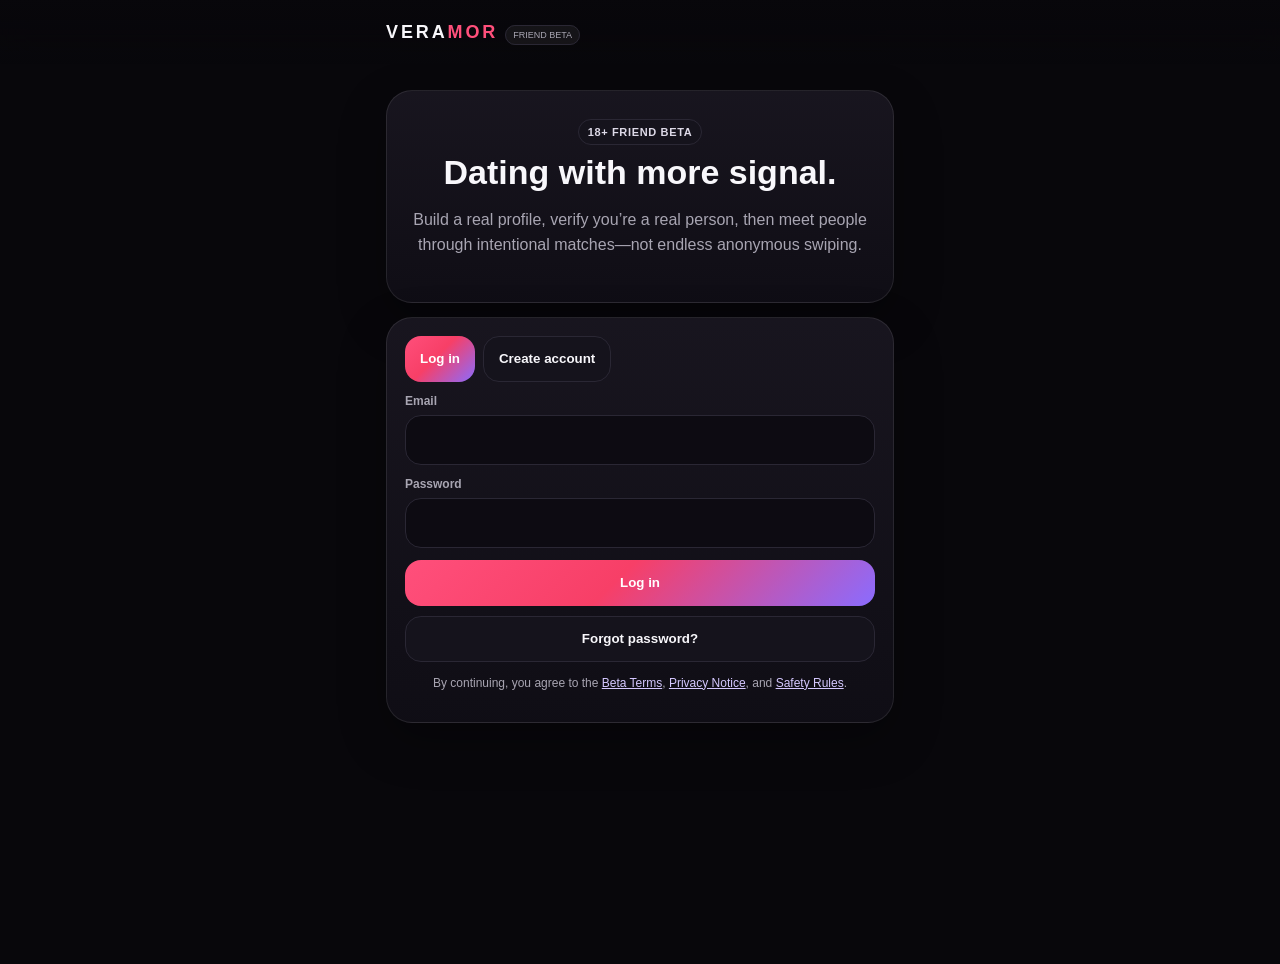
==== commit 9b9d6fd6: "Add password recovery UI and bust auth cache" ====
--- a/index.html
+++ b/index.html
@@ -9,7 +9,7 @@
   <meta name="apple-mobile-web-app-status-bar-style" content="black-translucent">
   <meta name="apple-mobile-web-app-title" content="VERAMOR">
   <meta name="robots" content="noindex,nofollow,noarchive">
-  <link rel="manifest" href="manifest.webmanifest?v=20260925-launch10">
+  <link rel="manifest" href="manifest.webmanifest?v=20260925-publiclaunch11">
   <link rel="icon" href="veramor-icon.svg" type="image/svg+xml">
   <title>VERAMOR Friend Beta</title>
   <link rel="preconnect" href="https://rfcoworvfqcqallgpozn.supabase.co" crossorigin>
@@ -19,7 +19,7 @@
   <link rel="stylesheet" href="beta-growth.css?v=20260924-beta100">
   <link rel="stylesheet" href="beta-billing.css?v=20260925-launch10">
   <link rel="stylesheet" href="beta-native-app.css?v=20260924-release3">
-  <link rel="stylesheet" href="beta-photo-manager.css?v=20260925-launch10">
+  <link rel="stylesheet" href="beta-photo-manager.css?v=20260925-publiclaunch11">
   <link rel="stylesheet" href="university-mode.css">
   <link rel="stylesheet" href="beta-experience.css">
   <link rel="stylesheet" href="beta-prompts.css">
@@ -48,6 +48,13 @@
         <label id="ageRow" class="notice hidden"><input id="ageConfirm" type="checkbox"> I confirm I am at least 18 years old.</label>
         <button class="btn primary full" id="authSubmit">Log in</button>
       </form>
+      <button class="btn full" id="forgotPassword" type="button" style="margin-top:10px">Forgot password?</button>
+      <div id="recoveryPanel" class="hidden" style="margin-top:12px">
+        <div class="notice">Choose a new password for your VERAMOR account.</div>
+        <div class="field"><label>New password</label><input id="recoveryPassword" type="password" minlength="8" autocomplete="new-password"></div>
+        <div class="field"><label>Confirm new password</label><input id="recoveryPasswordConfirm" type="password" minlength="8" autocomplete="new-password"></div>
+        <button class="btn primary full" id="saveRecoveredPassword" type="button">Set new password</button>
+      </div>
       <div id="authMsg"></div>
       <p class="legal">By continuing, you agree to the <a href="terms.html" target="_blank">Beta Terms</a>, <a href="privacy.html" target="_blank">Privacy Notice</a>, and <a href="safety.html" target="_blank">Safety Rules</a>.</p>
     </div>
@@ -139,15 +146,15 @@
 <div id="matchModal" class="modal hidden"><div class="sheet"><div class="sheet-head"><strong id="matchModalTitle">Match</strong><button class="x" type="button" data-close="matchModal" aria-label="Close match">×</button></div><div id="matchModalBody"></div></div></div>
 <div id="safetyModal" class="modal hidden"><div class="sheet"><div class="sheet-head"><strong>Safety</strong><button class="x" type="button" data-close="safetyModal" aria-label="Close safety">×</button></div><div id="safetyModalBody"></div></div></div>
 
-<script type="module" src="beta.js?v=20260925-launch10"></script>
+<script type="module" src="beta.js?v=20261002-passwordrecovery1"></script>
 <script type="module" src="beta-discovery-filters.js?v=20260924-loginfix1"></script>
 <script type="module" src="beta-likes-you.js?v=20260924-authstorm2"></script>
 <script type="module" src="beta-push.js?v=20260924-authstorm2"></script>
 <script type="module" src="beta-billing.js?v=20260925-launch10"></script>
 <script type="module" src="beta-native-app.js?v=20260924-livehost8"></script>
-<script type="module" src="beta-photo-manager.js?v=20260925-launch10"></script>
+<script type="module" src="beta-photo-manager.js?v=20260925-publiclaunch11"></script>
 <script type="module" src="beta-telemetry.js?v=20260924-authstorm2"></script>
-<script type="module" src="beta-hardening.js?v=20260925-launch10"></script>
+<script type="module" src="beta-hardening.js?v=20260925-publiclaunch11"></script>
 <script type="module" src="beta-location.js?v=20260924-authstorm2"></script>
 <script type="module" src="beta-passport.js?v=20260924-authstorm2"></script>
 <script type="module" src="university-mode.js?v=20260924-authstorm2"></script>
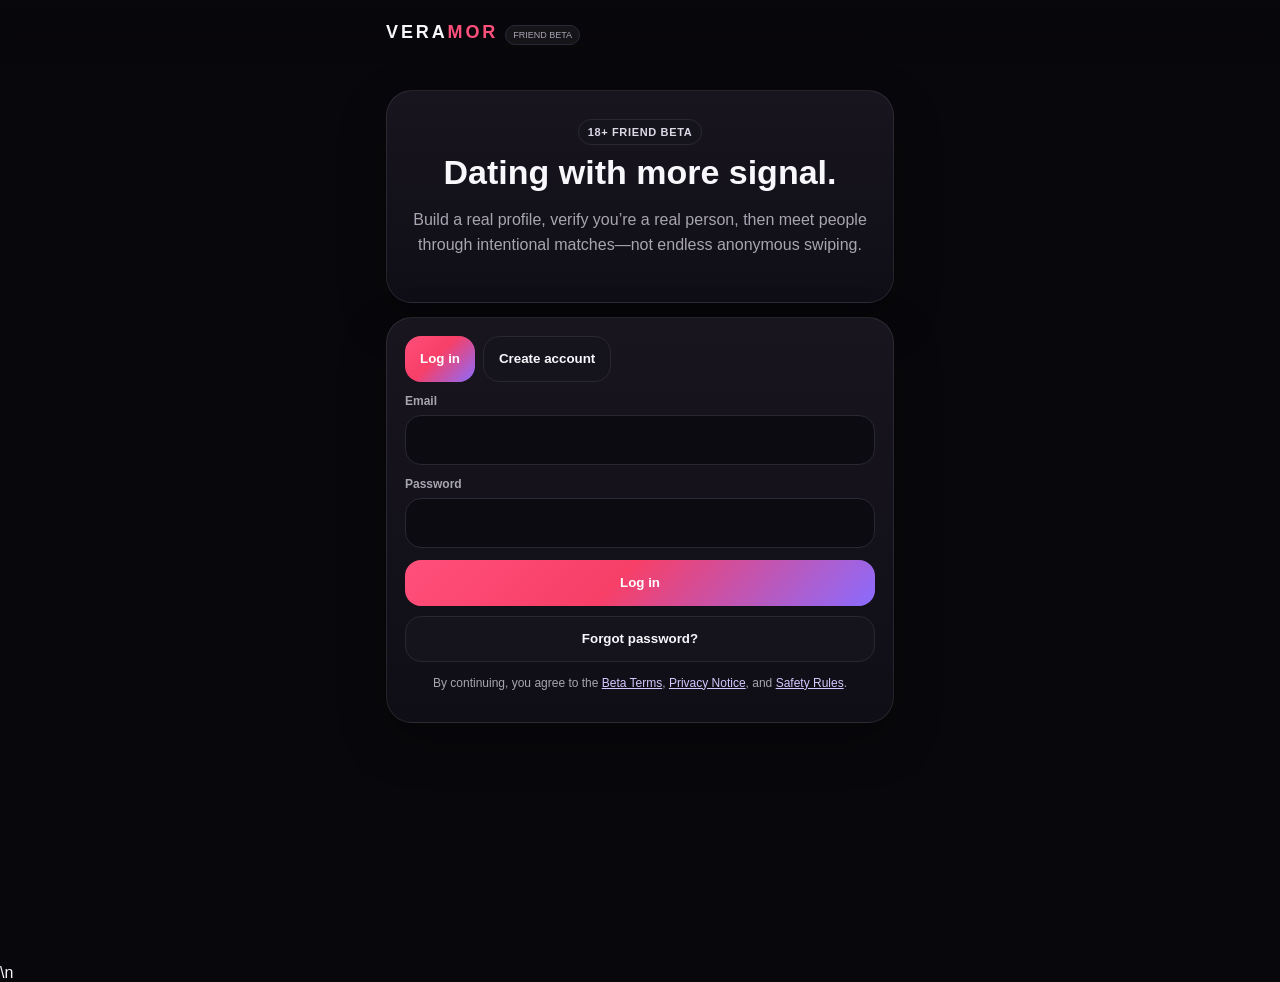
==== commit 4b21c661: "Load hardened live and group calling" ====
--- a/index.html
+++ b/index.html
@@ -146,7 +146,7 @@
 <div id="matchModal" class="modal hidden"><div class="sheet"><div class="sheet-head"><strong id="matchModalTitle">Match</strong><button class="x" type="button" data-close="matchModal" aria-label="Close match">×</button></div><div id="matchModalBody"></div></div></div>
 <div id="safetyModal" class="modal hidden"><div class="sheet"><div class="sheet-head"><strong>Safety</strong><button class="x" type="button" data-close="safetyModal" aria-label="Close safety">×</button></div><div id="safetyModalBody"></div></div></div>
 
-<script type="module" src="beta.js?v=20261002-passwordrecovery1"></script>
+<script type="module" src="beta.js?v=20261002-authredirect2"></script>
 <script type="module" src="beta-discovery-filters.js?v=20260924-loginfix1"></script>
 <script type="module" src="beta-likes-you.js?v=20260924-authstorm2"></script>
 <script type="module" src="beta-push.js?v=20260924-authstorm2"></script>
@@ -163,7 +163,7 @@
 <script type="module" src="beta-chemistry-context.js?v=20260924-authstorm2"></script>
 <script type="module" src="beta-instagram.js?v=20260924-authstorm2"></script>
 <script type="module" src="beta-prompts.js?v=20260924-authstorm2"></script>
-<script type="module" src="beta-live.js?v=20260924-authstorm2"></script>
+<script type="module" src="beta-live.js?v=20261002-live3"></script>\n<script type="module" src="beta-group-live.js?v=20261002-group1"></script>
 <script type="module" src="beta-date-mode.js?v=20260924-authstorm2"></script>
 <script type="module" src="beta-photo-quality.js"></script>
 <script type="module" src="beta-ui-polish.js?v=20260924-authstorm2"></script>
